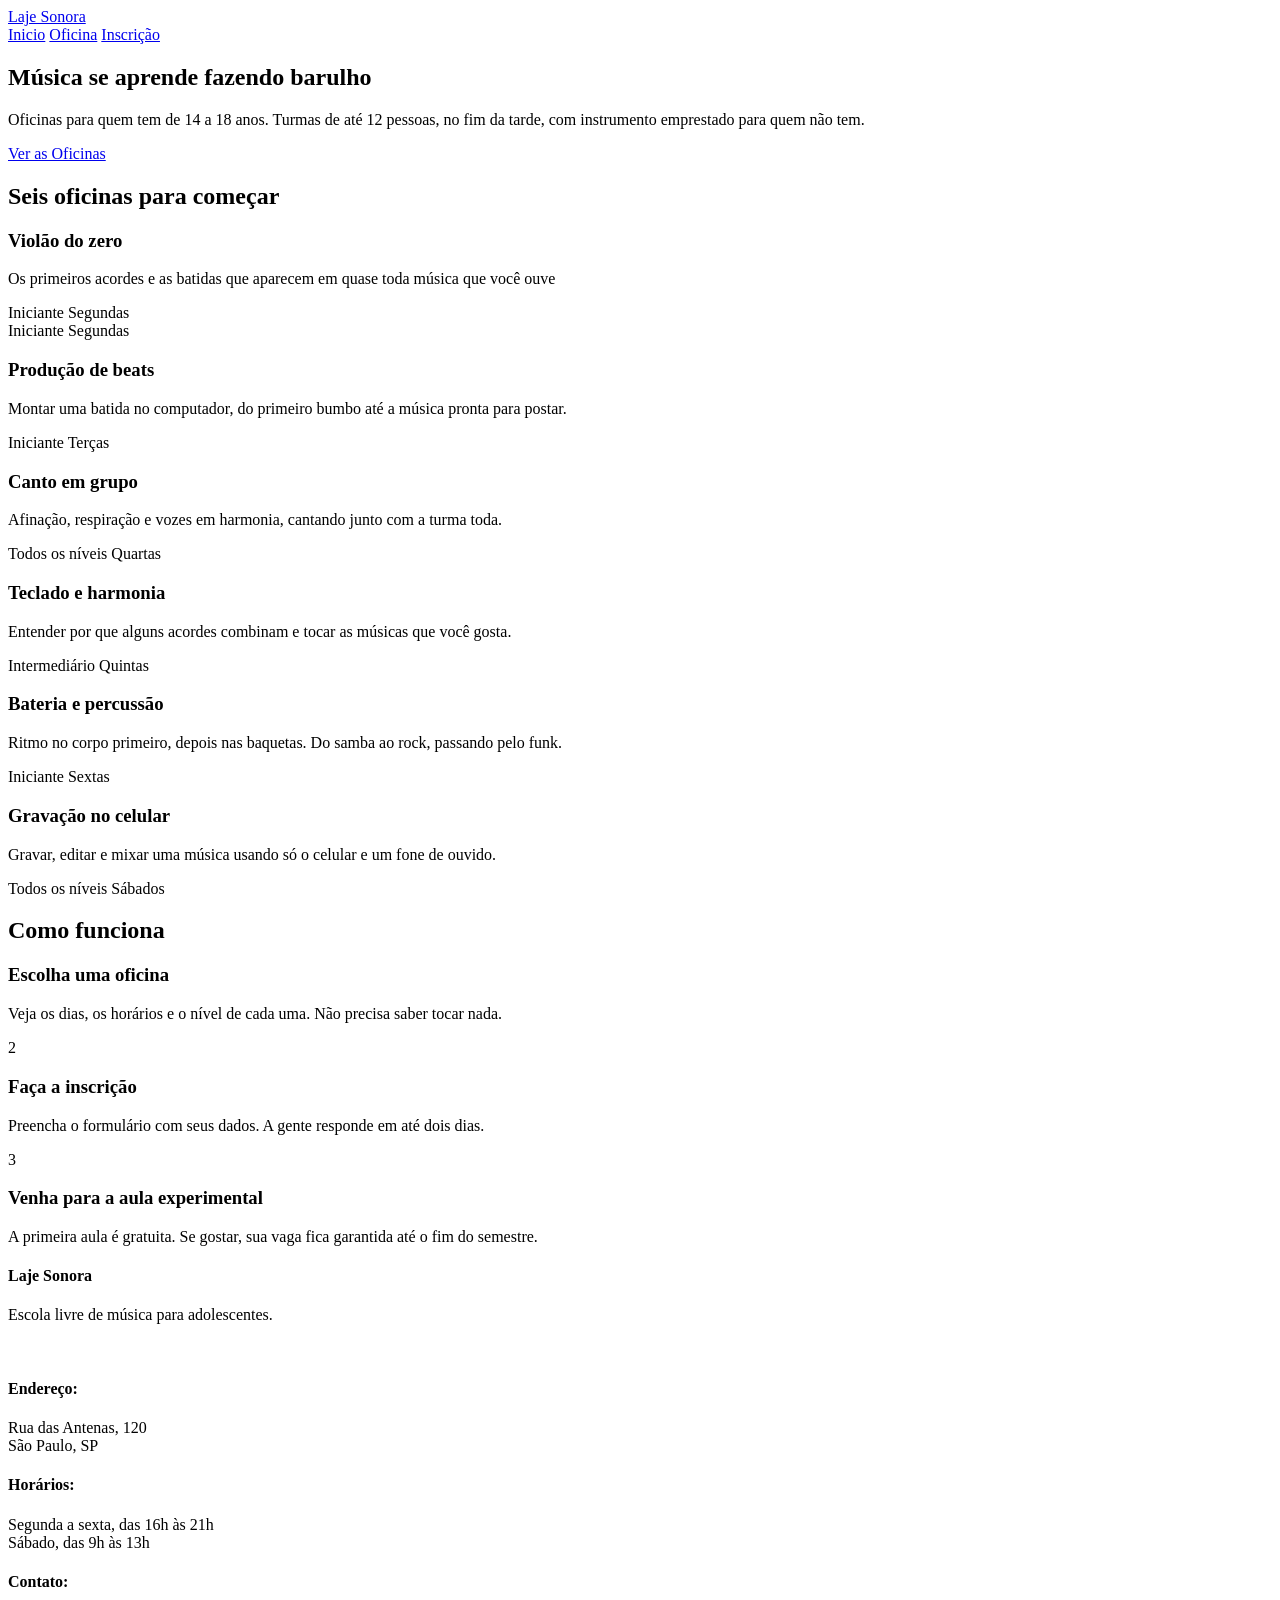
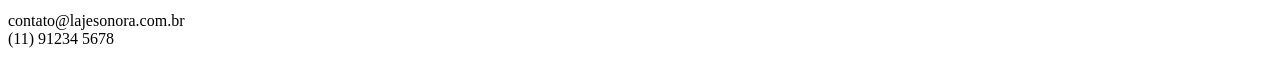
==== index.html @ 245e80d0 "Add files via upload" ====
<!DOCTYPE html>
<html lang="pt-br">
<head>
    <meta charset="UTF-8">
    <meta name="viewport" content="width=, initial-scale=1.0">
    <title>Lajes Sonoras INICIO</title>
    <link rel="stylesheet" href="index.css">
        <link rel="preconnect" href="https://fonts.googleapis.com">
<link rel="preconnect" href="https://fonts.gstatic.com" crossorigin>
<link href="https://fonts.googleapis.com/css2?family=Archivo:ital,wght@0,100..900;1,100..900&family=Big+Shoulders:opsz,wght@10..72,100..900&display=swap" rel="stylesheet">
<link rel="preconnect" href="https://fonts.googleapis.com">
<link rel="preconnect" href="https://fonts.gstatic.com" crossorigin>
<link href="https://fonts.googleapis.com/css2?family=Archivo:ital,wght@0,100..900;1,100..900&family=Big+Shoulders:opsz,wght@10..72,100..900&display=swap" rel="stylesheet">
    
</head>
<body>
    <header class="conteudo topo">
    <a href="index.html">Laje Sonora</a>
    <nav>
        <a href="index.html" class="atual">Inicio</a>
        <a href="oficina.html">Oficina</a>
        <a href="inscricao.html">Inscrição</a>
    </nav>
    </header>
    <main>
        <section class="conteudo" class="cartazes">
            <div class="cartaz" class="cartaz-principal">
                <h1>
                    Música se aprende fazendo barulho
                </h1>
            </div>
            <div class="cartaz" class="cartaz-lateral">
                <p>Oficinas para quem tem de 14 a 18 anos. Turmas de até 12 pessoas, no fim da tarde, com instrumento emprestado para quem não tem.</p>
                <a href="/oficina.html" class="botao" >Ver as Oficinas </a>
            </div>
        </section>
        <section class="conteudo" class="secao" >
        <h2 class="titulo-secao" >Seis oficinas para começar</h2>
        <div class="cards"></div>
        <article class="card">
            <div class="foto foto-azul"></div>
            <div class="card-texto"></div>
            <div class="card-texto">
                <h3>Violão do zero</h3>
                <p>Os primeiros acordes e as batidas que aparecem em quase toda música que você ouve</p>
            </div>
            <div class="card-info">
                <span>Iniciante</span>
                <span>Segundas</span>
            </div>
        </article>
                 <span>Iniciante</span>
                            <span>Segundas</span>
                        </div>
                    </div>
                </article>
                <article class="card">
                    <div class="foto foto-amarela"></div>
                    <div class="card-texto">
                        <h3>Produção de beats</h3>
                        <p>Montar uma batida no computador, do primeiro bumbo até a música pronta para postar.</p>
                        <div class="card-info">
                            <span>Iniciante</span>
                            <span>Terças</span>
                        </div>
                    </div>
                </article>
                <article class="card">
                    <div class="foto foto-tinta"></div>
                    <div class="card-texto">
                        <h3>Canto em grupo</h3>
                        <p>Afinação, respiração e vozes em harmonia, cantando junto com a turma toda.</p>
                        <div class="card-info">
                            <span>Todos os níveis</span>
                            <span>Quartas</span>
                        </div>
                    </div>
                </article>
                <article class="card">
                    <div class="foto foto"></div>
                    <div class="card-texto">
                        <h3>Teclado e harmonia</h3>
                        <p>Entender por que alguns acordes combinam e tocar as músicas que você gosta.</p>
                        <div class="card-info">
                            <span>Intermediário</span>
                            <span>Quintas</span>
                        </div>
                    </div>
                </article>
                <article class="card">
                    <div class="foto foto-azul"></div>
                    <div class="card-texto">
                        <h3>Bateria e percussão</h3>
                        <p>Ritmo no corpo primeiro, depois nas baquetas. Do samba ao rock, passando pelo funk.</p>
                        <div class="card-info">
                            <span>Iniciante</span>
                            <span>Sextas</span>
                        </div>
                    </div>
                </article>
                <article class="card">
                    <div class="foto foto-amarela"></div>
                    <div class="card-texto">
                        <h3>Gravação no celular</h3>
                        <p>Gravar, editar e mixar uma música usando só o celular e um fone de ouvido.</p>
                        <div class="card-info">
                            <span>Todos os níveis</span>
                            <span>Sábados</span>
                        </div>
                    </div>
                        </article>
                    </div>
                <section>
                    <section class="conteudo">
                    </section class="secao" >
                    <h2 class="titulo-secao" >
                        Como funciona
                    </h2>
                    <div class="passos"> 
                    <div>
                    <p class="passo-numero"></p>
                    </div> 
                    </div>
                <h3>
                    Escolha uma oficina
                </h3>
                <p>
                   Veja os dias, os horários e o nível de cada uma. Não precisa saber tocar nada.
                </p>
                     <div class="passo">
                    <p class="passo-numero">2</p>
                    <h3>Faça a inscrição</h3>
                    <p>Preencha o formulário com seus dados. A gente responde em até dois dias.</p>
                </div>
                <div class="passo">
                    <p class="passo-numero">3</p>
                    <h3>Venha para a aula experimental</h3>
                    <p>A primeira aula é gratuita. Se gostar, sua vaga fica garantida até o fim do semestre.</p>
                </div>
            </div>


                </section>
</main>
 <footer class="rodape">
        <div class="conteudo rodape-colunas">
            <div class="rodape-coluna">
                <h4>Laje Sonora</h4>
                <p>Escola livre de música para adolescentes.</p>
            </div>
            <br>
            <div class="rodape-coluna">
                <h4>Endereço:</h4>
                <p>Rua das Antenas, 120 <br> São Paulo, SP</p>
            </div>            
            <div class="rodape-coluna">
                <h4>Horários:</h4>
                <p>Segunda a sexta, das 16h às 21h <br> Sábado, das 9h às 13h</p>
            </div>            
            <div class="rodape-coluna">
                <h4>Contato:</h4>
                <p>contato@lajesonora.com.br <br> (11) 91234 5678</p>
            </div>            
        </div>
    </footer>
</body>
</html>
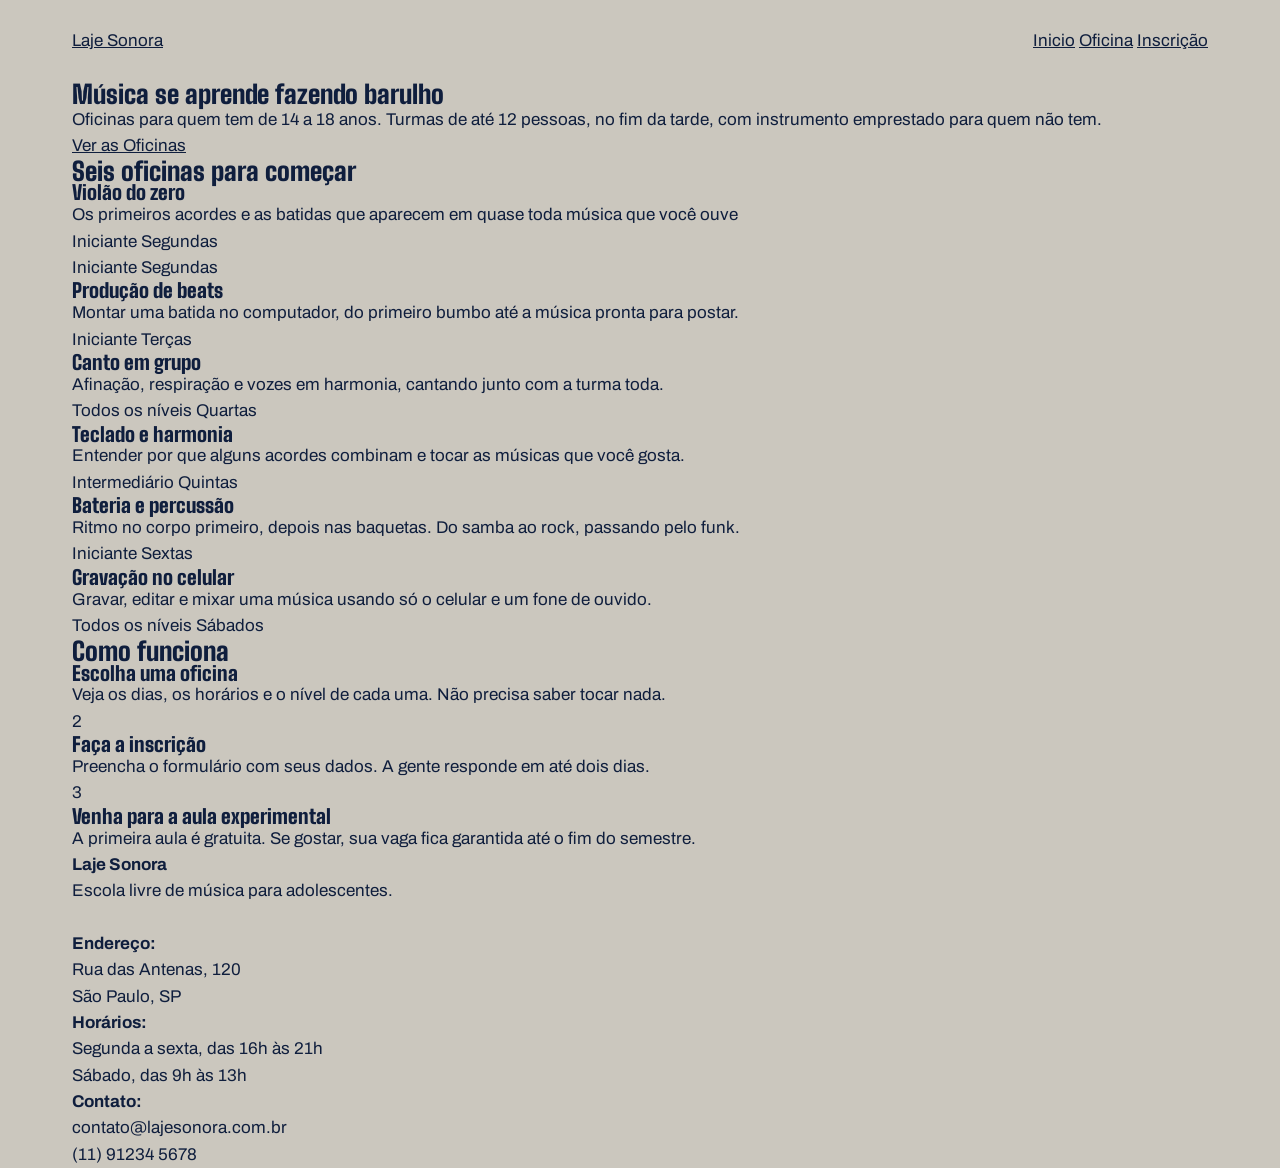
==== commit 82fb6e80: "Add files via upload problema menu" ====
--- a/index.html
+++ b/index.html
@@ -5,12 +5,12 @@
     <meta name="viewport" content="width=, initial-scale=1.0">
     <title>Lajes Sonoras INICIO</title>
     <link rel="stylesheet" href="index.css">
-        <link rel="preconnect" href="https://fonts.googleapis.com">
-<link rel="preconnect" href="https://fonts.gstatic.com" crossorigin>
-<link href="https://fonts.googleapis.com/css2?family=Archivo:ital,wght@0,100..900;1,100..900&family=Big+Shoulders:opsz,wght@10..72,100..900&display=swap" rel="stylesheet">
-<link rel="preconnect" href="https://fonts.googleapis.com">
-<link rel="preconnect" href="https://fonts.gstatic.com" crossorigin>
-<link href="https://fonts.googleapis.com/css2?family=Archivo:ital,wght@0,100..900;1,100..900&family=Big+Shoulders:opsz,wght@10..72,100..900&display=swap" rel="stylesheet">
+    <link rel="preconnect" href="https://fonts.googleapis.com">
+    <link rel="preconnect" href="https://fonts.gstatic.com" crossorigin>
+    <link href="https://fonts.googleapis.com/css2?family=Archivo:ital,wght@0,100..900;1,100..900&family=Big+Shoulders:opsz,wght@10..72,100..900&display=swap" rel="stylesheet">
+    <link rel="preconnect" href="https://fonts.googleapis.com">
+    <link rel="preconnect" href="https://fonts.gstatic.com" crossorigin>
+    <link href="https://fonts.googleapis.com/css2?family=Archivo:ital,wght@0,100..900;1,100..900&family=Big+Shoulders:opsz,wght@10..72,100..900&display=swap" rel="stylesheet">
     
 </head>
 <body>
--- a/index.css
+++ b/index.css
@@ -0,0 +1,65 @@
+* {
+margin: 0;
+padding: 0;
+box-sizing: border-box;
+}
+:root {
+--concreto: #e2dfd8;
+--concreto: #CBC7BE;
+--tinta : #0F1E3D;
+--caixa-dagua:#0F1E3D;
+--caixa-dagua:#1F5FBF;
+--fita: #F3C623;
+--branco: #FFFFFF;
+--fonte-cartaz: "Big Shoulders", "Arial Narrow", sans-serif;
+--fonte-texto: "Archivo", Arial, sans-serif;
+}
+body{
+    background-color: var(--concreto);
+    color: var(--tinta);
+    font-family: var(--fonte-texto);
+    font-size: 17px;
+    line-height: 1.55;
+}
+a{
+    color:inherit;
+}
+h1, h2 , h3 {
+font-family: var(--fonte-cartaz);
+font-weight: 900;
+line-height: 0.95;
+}
+.conteudo{
+    max-width: 1200px;
+    margin-inline: auto;
+    padding-inline: 32px;
+}
+.topo{
+    padding-block: 28px;
+    display:flex;
+    justify-content: space-between;
+    align-items: center;
+}
+.logo{
+    font-family: var(--fonte-cartaz);
+    font-size: 34px;
+    font-weight: 900;
+    text-decoration: none;
+}
+.menu{
+    display: flex;
+    gap: 36px;
+}
+.menu a{
+    font-weight: 600;
+    text-decoration: none;
+    padding-bottom: 24px;
+    border-bottom: 4px solid transparent;
+
+}
+.menu a:hover {
+    border-bottom-color: var(--tinta);
+}
+.menu a.atual{
+    border-bottom-color: var(--fita);
+}
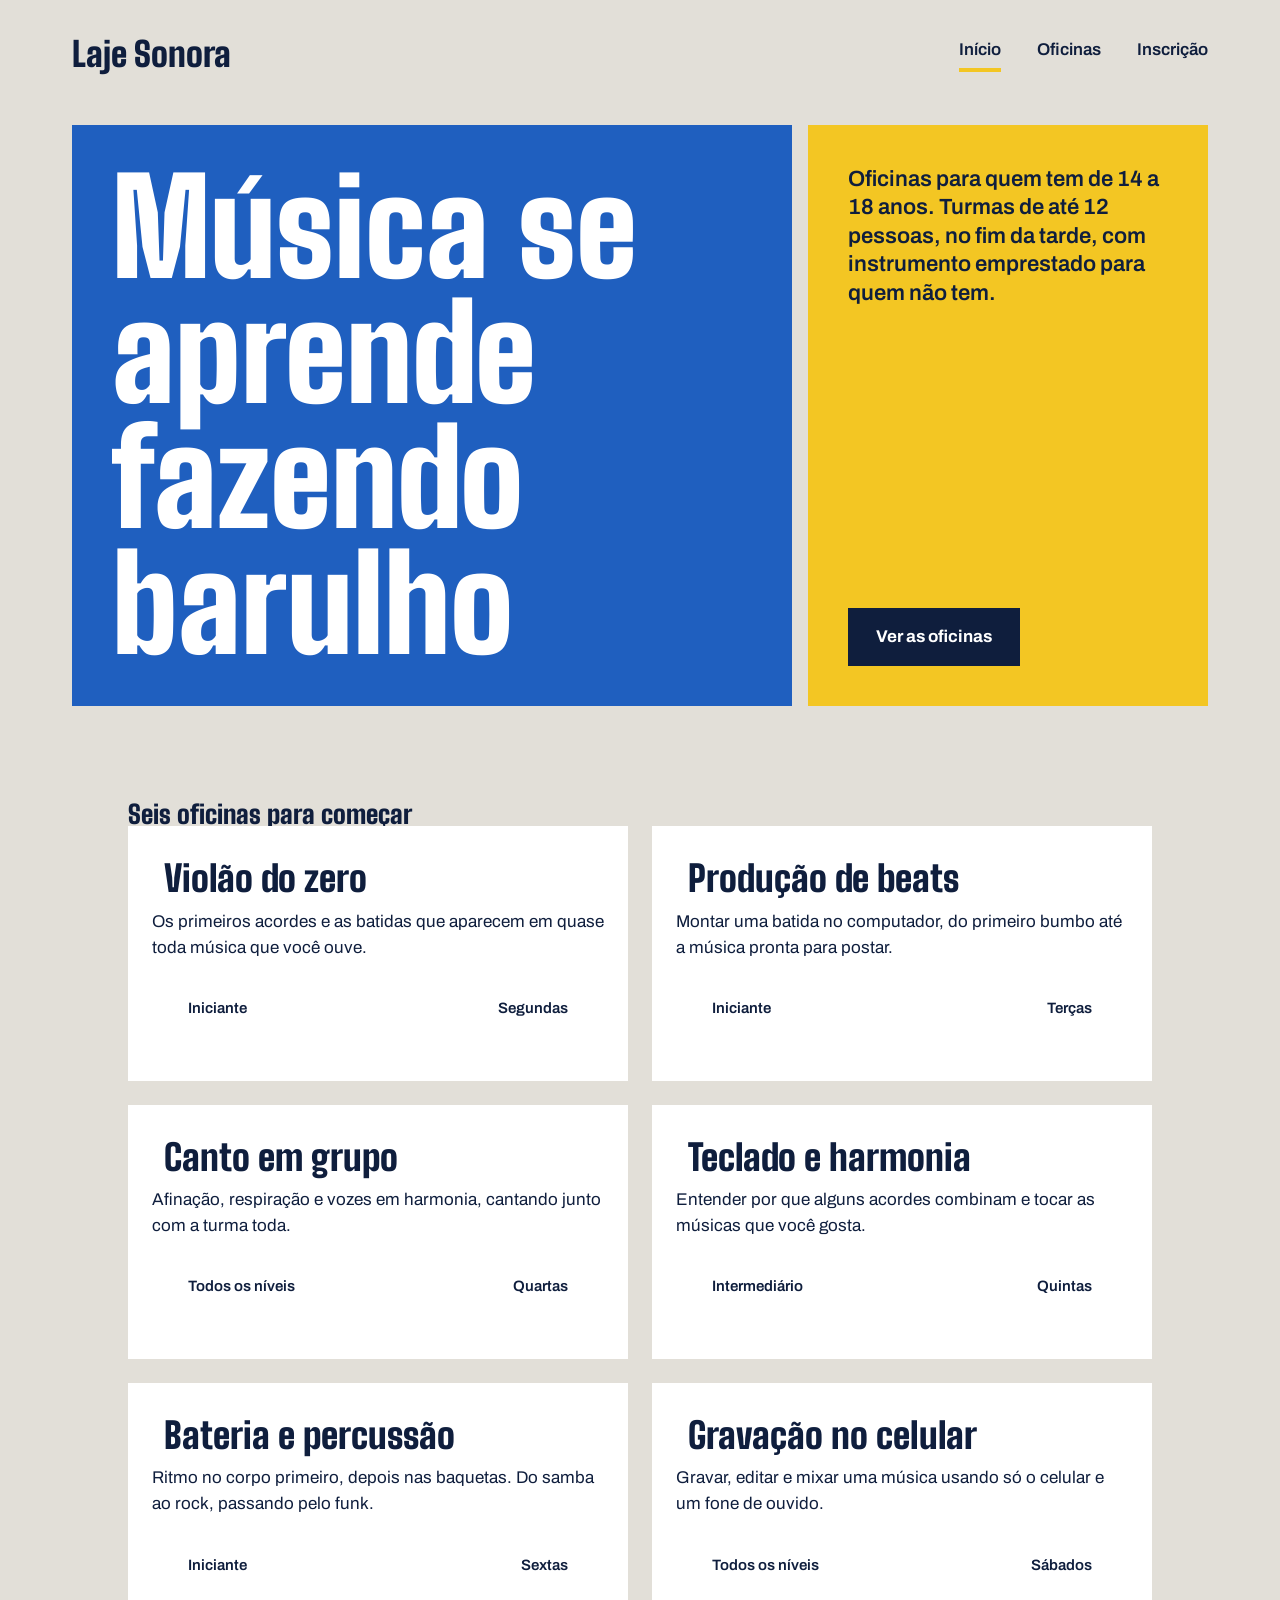
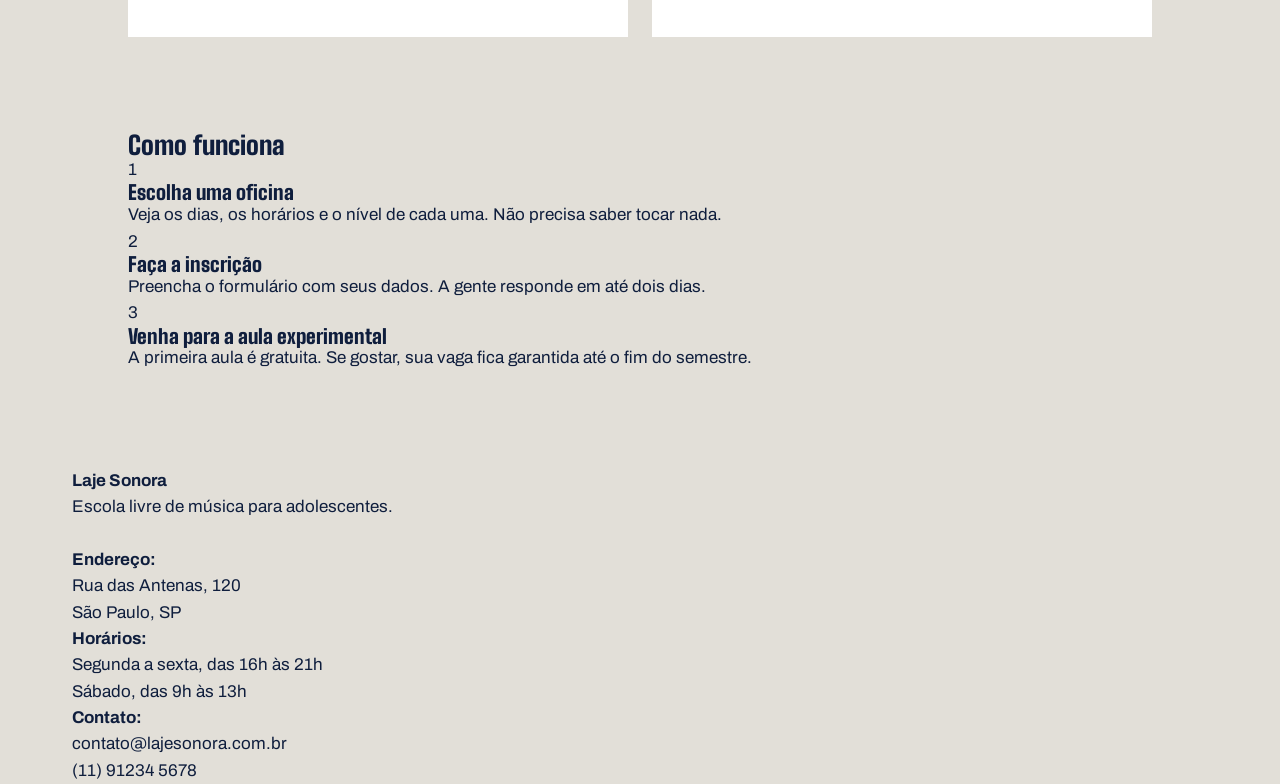
==== commit 25b1d744: "Cards das oficinas Cards das oficinas" ====
--- a/index.html
+++ b/index.html
@@ -1,55 +1,48 @@
 <!DOCTYPE html>
-<html lang="pt-br">
+<html lang="pt-BR">
 <head>
     <meta charset="UTF-8">
-    <meta name="viewport" content="width=, initial-scale=1.0">
-    <title>Lajes Sonoras INICIO</title>
+    <meta name="viewport" content="width=device-width, initial-scale=1.0">
     <link rel="stylesheet" href="index.css">
+    <title>Laje sonora | início</title>
+
     <link rel="preconnect" href="https://fonts.googleapis.com">
     <link rel="preconnect" href="https://fonts.gstatic.com" crossorigin>
     <link href="https://fonts.googleapis.com/css2?family=Archivo:ital,wght@0,100..900;1,100..900&family=Big+Shoulders:opsz,wght@10..72,100..900&display=swap" rel="stylesheet">
-    <link rel="preconnect" href="https://fonts.googleapis.com">
-    <link rel="preconnect" href="https://fonts.gstatic.com" crossorigin>
-    <link href="https://fonts.googleapis.com/css2?family=Archivo:ital,wght@0,100..900;1,100..900&family=Big+Shoulders:opsz,wght@10..72,100..900&display=swap" rel="stylesheet">
-    
 </head>
 <body>
     <header class="conteudo topo">
-    <a href="index.html">Laje Sonora</a>
-    <nav>
-        <a href="index.html" class="atual">Inicio</a>
-        <a href="oficina.html">Oficina</a>
-        <a href="inscricao.html">Inscrição</a>
-    </nav>
+        <a href="index.html" class="logo">
+            Laje Sonora
+        </a>
+
+        <nav class="menu">
+            <a href="./index.html" class="atual">Início</a>
+            <a href="./oficinas.html">Oficinas</a>
+            <a href="./inscricao.html">Inscrição</a>
+        </nav>
     </header>
+
     <main>
-        <section class="conteudo" class="cartazes">
-            <div class="cartaz" class="cartaz-principal">
-                <h1>
-                    Música se aprende fazendo barulho
-                </h1>
+        <section class="conteudo cartazes">
+            <div class="cartaz cartaz-principal">
+                <h1>Música se aprende fazendo barulho</h1>
             </div>
-            <div class="cartaz" class="cartaz-lateral">
+            <div class="cartaz cartaz-lateral">
                 <p>Oficinas para quem tem de 14 a 18 anos. Turmas de até 12 pessoas, no fim da tarde, com instrumento emprestado para quem não tem.</p>
-                <a href="/oficina.html" class="botao" >Ver as Oficinas </a>
+                <a href="./oficinas.html" class="botao">Ver as oficinas</a>
             </div>
         </section>
-        <section class="conteudo" class="secao" >
-        <h2 class="titulo-secao" >Seis oficinas para começar</h2>
-        <div class="cards"></div>
-        <article class="card">
-            <div class="foto foto-azul"></div>
-            <div class="card-texto"></div>
-            <div class="card-texto">
-                <h3>Violão do zero</h3>
-                <p>Os primeiros acordes e as batidas que aparecem em quase toda música que você ouve</p>
-            </div>
-            <div class="card-info">
-                <span>Iniciante</span>
-                <span>Segundas</span>
-            </div>
-        </article>
-                 <span>Iniciante</span>
+        <section class="conteudo secao">
+            <h2 class="titulo-secao">Seis oficinas para começar</h2>
+            <div class="cards">
+                <article class="card">
+                    <div class="foto foto-azul"></div>
+                    <div class="card-texto">
+                        <h3>Violão do zero</h3>
+                        <p>Os primeiros acordes e as batidas que aparecem em quase toda música que você ouve.</p>
+                        <div class="card-info">
+                            <span>Iniciante</span>
                             <span>Segundas</span>
                         </div>
                     </div>
@@ -108,26 +101,18 @@
                             <span>Sábados</span>
                         </div>
                     </div>
-                        </article>
-                    </div>
-                <section>
-                    <section class="conteudo">
-                    </section class="secao" >
-                    <h2 class="titulo-secao" >
-                        Como funciona
-                    </h2>
-                    <div class="passos"> 
-                    <div>
-                    <p class="passo-numero"></p>
-                    </div> 
-                    </div>
-                <h3>
-                    Escolha uma oficina
-                </h3>
-                <p>
-                   Veja os dias, os horários e o nível de cada uma. Não precisa saber tocar nada.
-                </p>
-                     <div class="passo">
+                </article>
+            </div>
+        </section>
+        <section class="conteudo secao">
+            <h2 class="titulo-secao">Como funciona</h2>
+            <div class="passos">
+                <div class="passo">
+                    <p class="passo-numero">1</p>
+                    <h3>Escolha uma oficina</h3>
+                    <p>Veja os dias, os horários e o nível de cada uma. Não precisa saber tocar nada.</p>
+                </div>
+                <div class="passo">
                     <p class="passo-numero">2</p>
                     <h3>Faça a inscrição</h3>
                     <p>Preencha o formulário com seus dados. A gente responde em até dois dias.</p>
@@ -138,11 +123,9 @@
                     <p>A primeira aula é gratuita. Se gostar, sua vaga fica garantida até o fim do semestre.</p>
                 </div>
             </div>
-
-
-                </section>
-</main>
- <footer class="rodape">
+        </section>
+    </main>
+    <footer class="rodape">
         <div class="conteudo rodape-colunas">
             <div class="rodape-coluna">
                 <h4>Laje Sonora</h4>
--- a/index.css
+++ b/index.css
@@ -1,65 +1,178 @@
 * {
-margin: 0;
-padding: 0;
-box-sizing: border-box;
+    margin: 0;
+    padding: 0;
+    box-sizing: border-box;
 }
+
 :root {
---concreto: #e2dfd8;
---concreto: #CBC7BE;
---tinta : #0F1E3D;
---caixa-dagua:#0F1E3D;
---caixa-dagua:#1F5FBF;
---fita: #F3C623;
---branco: #FFFFFF;
---fonte-cartaz: "Big Shoulders", "Arial Narrow", sans-serif;
---fonte-texto: "Archivo", Arial, sans-serif;
+    --concreto:#E2DFD8;
+    --concreto-escuro:#CBC7BE;
+    --tinta:#0F1E3D;
+    --caixa-dagua:#1F5FBF;
+    --fita:#F3C623;
+    --branco:#FFFFFF;
+    --fonte-cartaz:"Big Shoulders", "Arial Narrow", sans-serif;
+    --fonte-texto:"Archivo", Arial, sans-serif;
 }
-body{
+
+body {
     background-color: var(--concreto);
     color: var(--tinta);
     font-family: var(--fonte-texto);
     font-size: 17px;
     line-height: 1.55;
 }
-a{
-    color:inherit;
+
+a {
+    color:inherit
 }
-h1, h2 , h3 {
-font-family: var(--fonte-cartaz);
-font-weight: 900;
-line-height: 0.95;
+
+h1, h2, h3 {
+    font-family: var(--fonte-cartaz);
+    font-weight: 900;
+    line-height: 0.95;
 }
-.conteudo{
+
+.conteudo {
     max-width: 1200px;
     margin-inline: auto;
     padding-inline: 32px;
 }
-.topo{
+
+.topo {
     padding-block: 28px;
-    display:flex;
+    display: flex;
     justify-content: space-between;
     align-items: center;
 }
-.logo{
+
+.logo {
     font-family: var(--fonte-cartaz);
     font-size: 34px;
     font-weight: 900;
     text-decoration: none;
 }
-.menu{
+
+.menu {
     display: flex;
     gap: 36px;
 }
-.menu a{
+
+.menu a {
     font-weight: 600;
     text-decoration: none;
-    padding-bottom: 24px;
+    padding-bottom: 4px;
     border-bottom: 4px solid transparent;
+}
 
-}
 .menu a:hover {
     border-bottom-color: var(--tinta);
 }
-.menu a.atual{
+
+.menu a.atual {
     border-bottom-color: var(--fita);
 }
+
+.cartazes {
+    margin-top: 16px;
+    display: flex;
+    gap: 16px;
+}
+
+.cartaz {
+    padding: 40px;
+}
+
+.cartaz-principal {
+    background-color: var(--caixa-dagua);
+    color: var(--branco);
+    flex: 2;
+}
+
+.cartaz-principal h1 {
+    font-size: 132px;
+    max-width: 9ch;
+}
+
+.cartaz-lateral {
+    background-color: var(--fita);
+    flex: 1;
+    display: flex;
+    flex-direction: column;
+    justify-content: space-between;
+    gap: 32px;
+    align-items: flex-start;
+}
+
+.cartaz-lateral p {
+    font-size: 22px;
+    font-weight: 600;
+    line-height: 1.3;
+}
+
+.botao {
+    background-color: var(--tinta);
+    color: var(--branco);
+    font-weight: 700;
+    text-decoration: none;
+    padding-top: 16px;
+    padding-bottom: 16px;
+    padding-left: 28px;
+    padding-right: 28px;
+    border: none;
+    font-family: var(--fonte-texto);
+    font-size: 17px;
+    cursor: pointer;
+}
+
+.botao:hover {
+    background-color: var(--caixa-dagua);
+    }
+.secao{
+    margin: 96px;
+}
+titulo-secao{
+    font-size: 64px;
+    margin: 32px;
+}
+.cards{
+    display: flex;
+    flex-wrap: wrap;
+    gap: 24px;
+}
+.card{
+    background-color: white;
+    border: 3px;
+    flex: 1 1 340px;
+}
+.card.foto{
+    height: 170px;
+}
+.foto{
+    background-color: var(--concreto-escuro);
+}
+.foto-azul{
+    background-color: var(--caixa-dagua);
+}
+.foto-amarelo{
+background-color: var(--fita);
+}
+.fita-tinta{
+    background-color: var(--tinta);
+}
+.card-texto{
+    padding: 24px;
+}
+.card h3{
+font-size: 36px;
+margin: 12px;
+}
+.card-info{
+    margin: 20px;
+    padding: 16px;
+    border-top: 2px var(--concreto-escuro);
+    font-weight: 600;
+    font-size: 15px;
+    display: flex;
+    justify-content: space-between;
+}
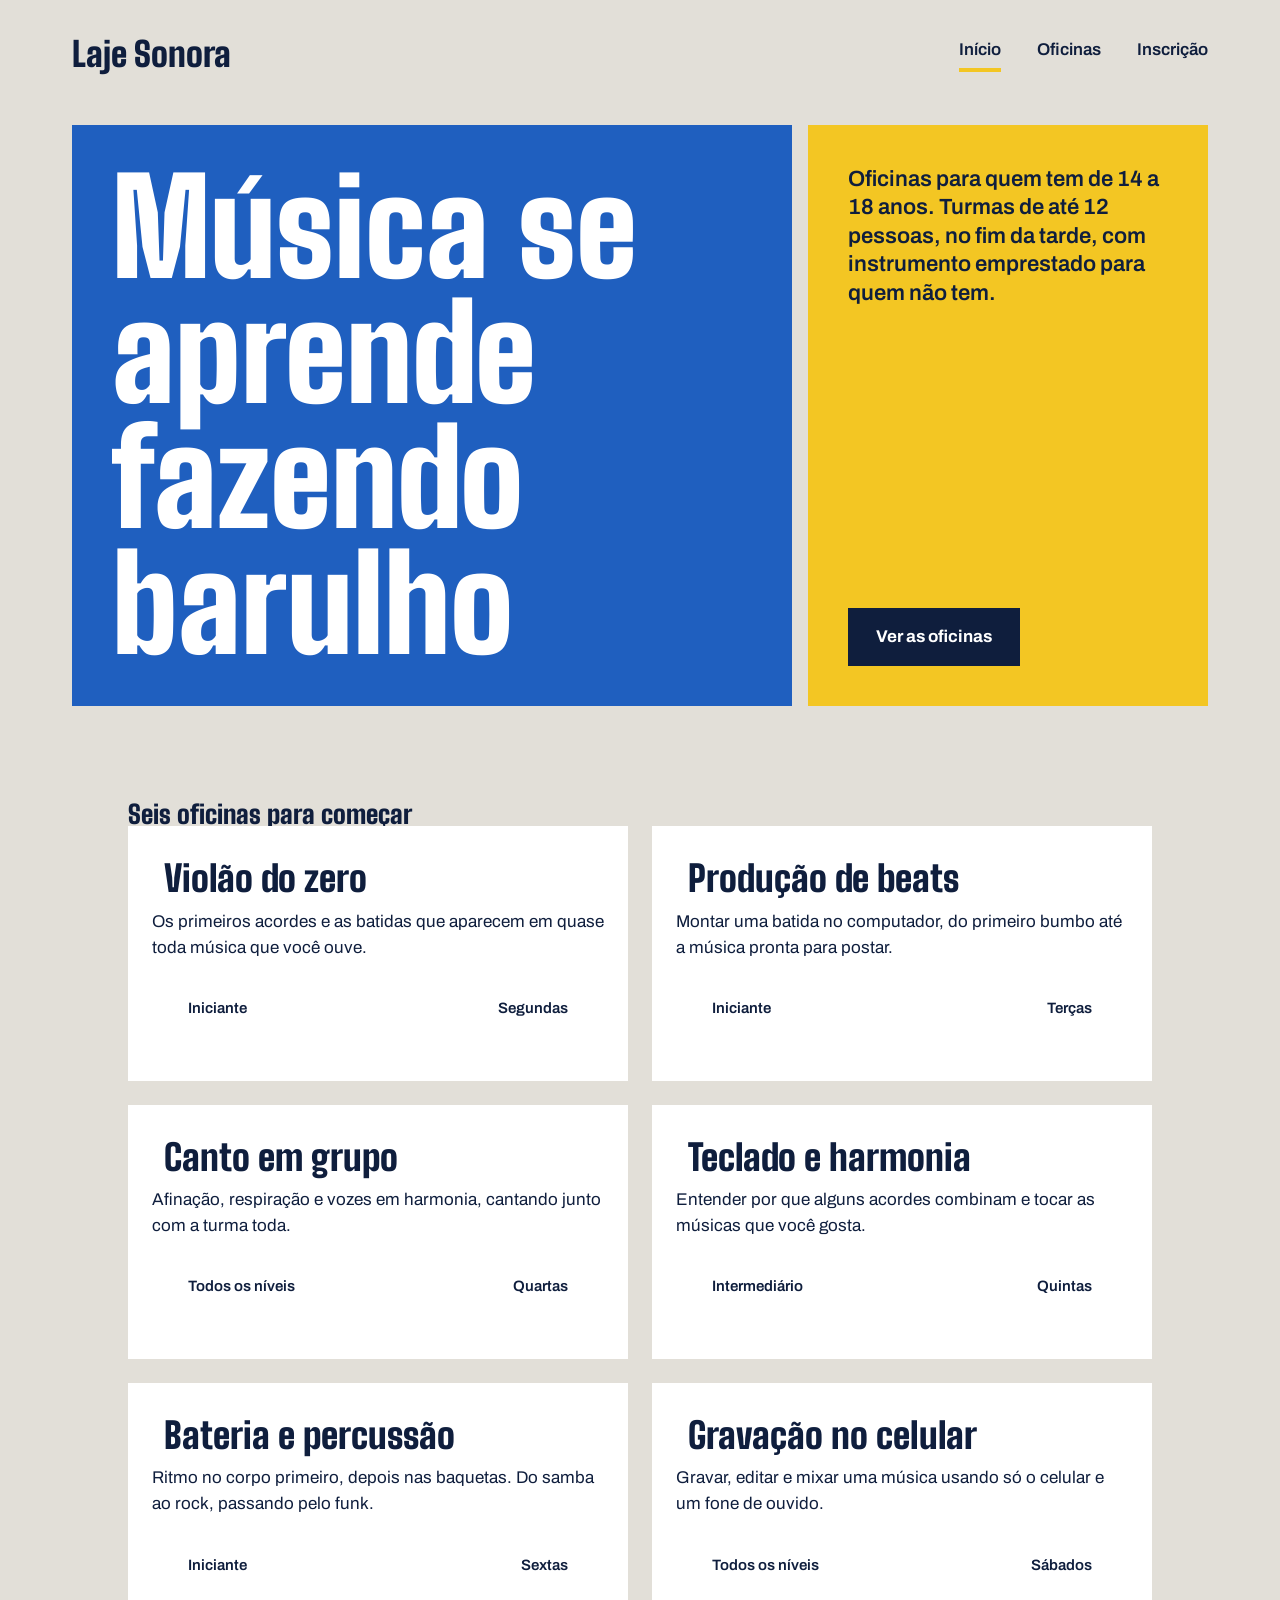
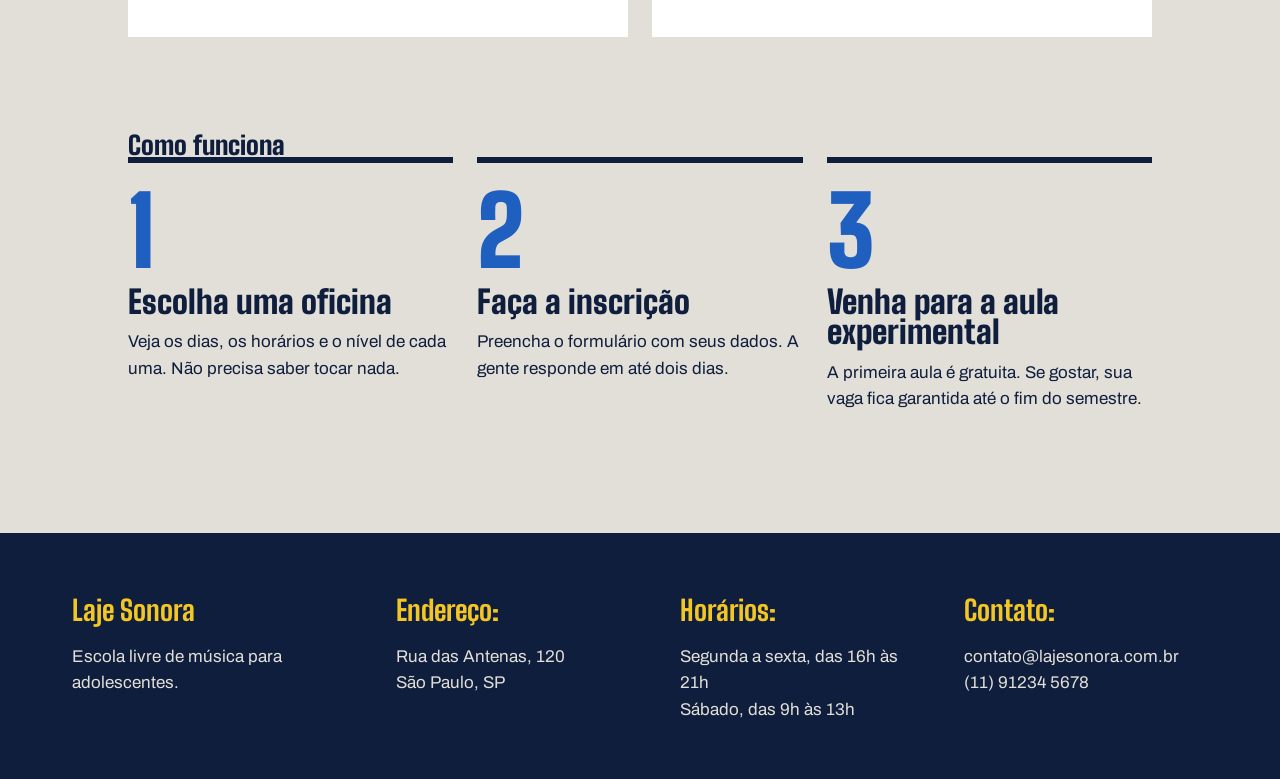
==== commit 22f54a37: "“HTML da página de oficinas “HTML da página de oficinas" ====
--- a/index.html
+++ b/index.html
@@ -4,6 +4,7 @@
     <meta charset="UTF-8">
     <meta name="viewport" content="width=device-width, initial-scale=1.0">
     <link rel="stylesheet" href="index.css">
+    <link rel="stylesheet" href="oficina.html">
     <title>Laje sonora | início</title>
 
     <link rel="preconnect" href="https://fonts.googleapis.com">
@@ -18,7 +19,7 @@
 
         <nav class="menu">
             <a href="./index.html" class="atual">Início</a>
-            <a href="./oficinas.html">Oficinas</a>
+            <a href="./oficina.html">Oficinas</a>
             <a href="./inscricao.html">Inscrição</a>
         </nav>
     </header>
--- a/index.css
+++ b/index.css
@@ -176,3 +176,49 @@
     display: flex;
     justify-content: space-between;
 }
+.passos {
+    display: flex;
+    gap: 24px;
+}
+
+.passo {
+    border-top: 6px solid var(--tinta);
+    padding-top: 20px;
+    flex: 1;
+}
+
+.passo-numero {
+    font-family: var(--fonte-cartaz);
+    font-size: 96px;
+    font-weight: 900;
+    line-height: 1;
+    color: var(--caixa-dagua);
+}
+
+.passo h3 {
+    font-size: 32px;
+    margin-block: 8px 12px;
+}
+
+.rodape {
+    margin-top: 120px;
+    background-color: var(--tinta);
+    color: var(--concreto);
+    padding-block: 56px;
+}
+
+.rodape-colunas {
+    display: flex;
+    gap: 40px;
+}
+
+.rodape-coluna {
+    flex: 1;
+}
+
+.rodape h4 {
+    font-family: var(--fonte-cartaz);
+    font-size: 28px;
+    color: var(--fita);
+    margin-bottom: 12px;
+}
